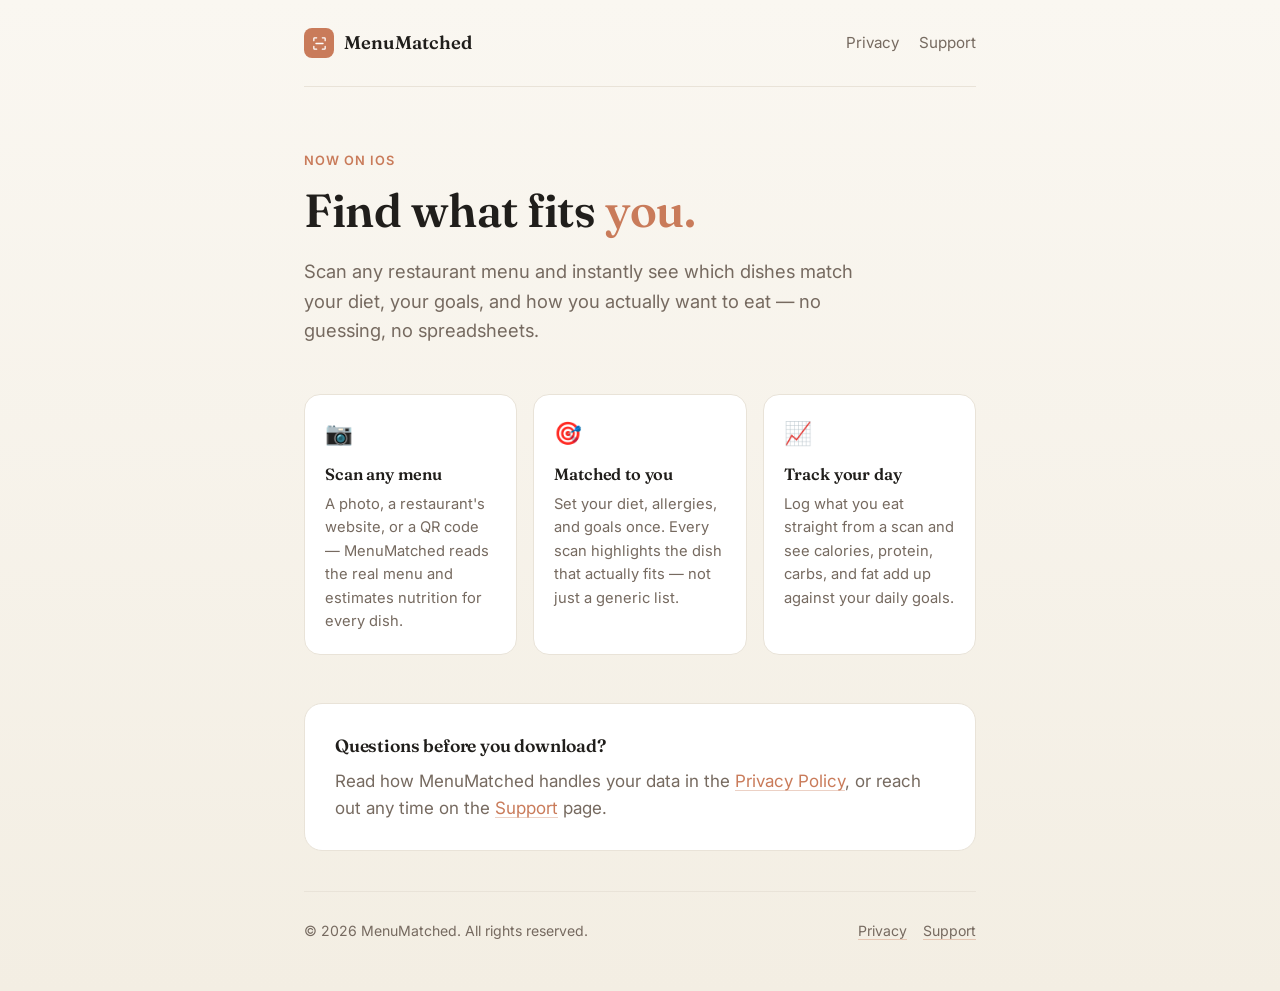
==== index.html @ b5182851 "Initial public site: home, privacy policy, support Home, Privacy Policy, and Support pages for menum" ====
<!doctype html>
<html lang="en">
<head>
<meta charset="utf-8">
<meta name="viewport" content="width=device-width, initial-scale=1">
<title>MenuMatched — Find what fits you</title>
<meta name="description" content="MenuMatched scans any restaurant menu and instantly finds the dishes that fit your diet, preferences, and goals.">
<link rel="preconnect" href="https://fonts.googleapis.com">
<link rel="preconnect" href="https://fonts.gstatic.com" crossorigin>
<link href="https://fonts.googleapis.com/css2?family=Fraunces:wght@500;600&family=Inter:wght@400;500;600&display=swap" rel="stylesheet">
<link rel="stylesheet" href="/styles.css">
</head>
<body>
<div class="wrap">
  <header class="site-header">
    <div style="display:flex; align-items:center; justify-content:space-between; gap:16px; flex-wrap:wrap;">
      <a class="brand" href="/">
        <span class="brand-mark">
          <svg viewBox="0 0 24 24" fill="none" xmlns="http://www.w3.org/2000/svg">
            <path d="M8 4H5a1 1 0 0 0-1 1v3M16 4h3a1 1 0 0 1 1 1v3M8 20H5a1 1 0 0 1-1-1v-3M16 20h3a1 1 0 0 0 1-1v-3M7 12h10" stroke="white" stroke-width="1.8" stroke-linecap="round" stroke-linejoin="round"/>
          </svg>
        </span>
        MenuMatched
      </a>
      <nav class="site-nav">
        <a href="/privacy/">Privacy</a>
        <a href="/support/">Support</a>
      </nav>
    </div>
  </header>

  <main>
    <p class="eyebrow">Now on iOS</p>
    <h1 class="hero">Find what fits <span class="accent">you.</span></h1>
    <p class="lede">Scan any restaurant menu and instantly see which dishes match your diet, your goals, and how you actually want to eat — no guessing, no spreadsheets.</p>

    <ul class="features">
      <li class="feature">
        <span class="icon">📷</span>
        <h3>Scan any menu</h3>
        <p>A photo, a restaurant's website, or a QR code — MenuMatched reads the real menu and estimates nutrition for every dish.</p>
      </li>
      <li class="feature">
        <span class="icon">🎯</span>
        <h3>Matched to you</h3>
        <p>Set your diet, allergies, and goals once. Every scan highlights the dish that actually fits — not just a generic list.</p>
      </li>
      <li class="feature">
        <span class="icon">📈</span>
        <h3>Track your day</h3>
        <p>Log what you eat straight from a scan and see calories, protein, carbs, and fat add up against your daily goals.</p>
      </li>
    </ul>

    <div class="card">
      <h2 style="font-size:1.1rem; margin-bottom:8px;">Questions before you download?</h2>
      <p style="color:var(--muted-foreground); margin:0;">Read how MenuMatched handles your data in the <a href="/privacy/">Privacy Policy</a>, or reach out any time on the <a href="/support/">Support</a> page.</p>
    </div>
  </main>

  <footer class="site-footer">
    <span>© 2026 MenuMatched. All rights reserved.</span>
    <nav>
      <a href="/privacy/">Privacy</a>
      <a href="/support/">Support</a>
    </nav>
  </footer>
</div>
</body>
</html>
---- styles.css ----
/* MenuMatched public site — tokens ported directly from the app's own
   ios/MenuMatched/Design/ColorTokens.swift (light mode values) and type
   choices (Fraunces display / Inter body), so the site and the app read
   as the same product. */

:root {
  --background: #F6F2EA;
  --background-grad-top: #FAF7F1;
  --background-grad-bottom: #F3EEE3;
  --foreground: #201E1B;
  --card: #FFFFFF;
  --border: #E9E3D8;
  --primary: #C97B5A;
  --primary-ink: #FFFFFF;
  --muted-foreground: #766A60;
  --success: #50956D;
}

* {
  box-sizing: border-box;
}

html {
  -webkit-text-size-adjust: 100%;
}

body {
  margin: 0;
  min-height: 100vh;
  background: linear-gradient(180deg, var(--background-grad-top), var(--background-grad-bottom));
  color: var(--foreground);
  font-family: "Inter", -apple-system, BlinkMacSystemFont, "Segoe UI", sans-serif;
  font-size: 17px;
  line-height: 1.6;
  -webkit-font-smoothing: antialiased;
}

h1, h2, h3, .display {
  font-family: "Fraunces", Georgia, serif;
  font-weight: 600;
  letter-spacing: -0.01em;
  text-wrap: balance;
  margin: 0;
}

a {
  color: var(--primary);
  text-decoration-color: rgba(201, 123, 90, 0.35);
  text-underline-offset: 3px;
}

a:hover {
  text-decoration-color: var(--primary);
}

.wrap {
  max-width: 720px;
  margin: 0 auto;
  padding: 0 24px;
}

header.site-header {
  padding: 28px 0;
  border-bottom: 1px solid var(--border);
}

.brand {
  display: flex;
  align-items: center;
  gap: 10px;
  font-family: "Fraunces", Georgia, serif;
  font-weight: 600;
  font-size: 1.15rem;
  color: var(--foreground);
  text-decoration: none;
}

.brand-mark {
  width: 30px;
  height: 30px;
  border-radius: 8px;
  background: var(--primary);
  display: inline-flex;
  align-items: center;
  justify-content: center;
  flex: none;
}

.brand-mark svg {
  width: 17px;
  height: 17px;
}

nav.site-nav {
  display: flex;
  gap: 20px;
  font-size: 0.95rem;
}

nav.site-nav a {
  color: var(--muted-foreground);
  text-decoration: none;
}

nav.site-nav a:hover {
  color: var(--foreground);
}

main {
  padding: 64px 0 40px;
}

.eyebrow {
  font-size: 0.8rem;
  font-weight: 600;
  letter-spacing: 0.08em;
  text-transform: uppercase;
  color: var(--primary);
  margin: 0 0 14px;
}

h1.hero {
  font-size: clamp(2.1rem, 5vw, 2.9rem);
  line-height: 1.12;
}

h1.hero .accent {
  color: var(--primary);
}

.lede {
  font-size: 1.15rem;
  color: var(--muted-foreground);
  margin: 20px 0 0;
  max-width: 46ch;
}

.features {
  display: grid;
  grid-template-columns: repeat(3, 1fr);
  gap: 16px;
  margin: 48px 0;
  padding: 0;
  list-style: none;
}

.feature {
  background: var(--card);
  border: 1px solid var(--border);
  border-radius: 16px;
  padding: 20px;
}

.feature .icon {
  font-size: 1.4rem;
  margin-bottom: 10px;
  display: block;
}

.feature h3 {
  font-size: 1.02rem;
  margin-bottom: 6px;
}

.feature p {
  margin: 0;
  font-size: 0.92rem;
  color: var(--muted-foreground);
}

@media (max-width: 640px) {
  .features {
    grid-template-columns: 1fr;
  }
}

.card {
  background: var(--card);
  border: 1px solid var(--border);
  border-radius: 18px;
  padding: 28px 30px;
  margin-top: 28px;
}

.card + .card {
  margin-top: 16px;
}

.doc h1 {
  font-size: clamp(1.7rem, 4vw, 2.1rem);
}

.doc .updated {
  color: var(--muted-foreground);
  font-size: 0.9rem;
  margin: 10px 0 0;
}

.doc h2 {
  font-size: 1.25rem;
  margin: 40px 0 14px;
  padding-top: 4px;
}

.doc h2:first-of-type {
  margin-top: 32px;
}

.doc p, .doc li {
  font-size: 1rem;
}

.doc ul {
  padding-left: 22px;
}

.doc li + li {
  margin-top: 10px;
}

.doc strong {
  color: var(--foreground);
}

.faq-item + .faq-item {
  margin-top: 26px;
  padding-top: 26px;
  border-top: 1px solid var(--border);
}

.faq-item h3 {
  font-size: 1.05rem;
  margin-bottom: 8px;
}

.faq-item p {
  margin: 0;
  color: var(--muted-foreground);
}

.contact-box {
  display: flex;
  align-items: center;
  gap: 16px;
  flex-wrap: wrap;
}

.contact-box .to {
  font-size: 0.85rem;
  color: var(--muted-foreground);
  margin: 0 0 4px;
}

.contact-box .email {
  font-family: "Fraunces", Georgia, serif;
  font-size: 1.3rem;
}

.button {
  display: inline-flex;
  align-items: center;
  gap: 8px;
  background: var(--primary);
  color: var(--primary-ink) !important;
  font-weight: 600;
  font-size: 0.95rem;
  padding: 12px 22px;
  border-radius: 999px;
  text-decoration: none !important;
  margin-left: auto;
}

@media (max-width: 480px) {
  .contact-box .button {
    margin-left: 0;
  }
}

footer.site-footer {
  border-top: 1px solid var(--border);
  padding: 28px 0 48px;
  color: var(--muted-foreground);
  font-size: 0.88rem;
  display: flex;
  justify-content: space-between;
  gap: 12px;
  flex-wrap: wrap;
}

footer.site-footer a {
  color: var(--muted-foreground);
}

footer.site-footer nav {
  display: flex;
  gap: 16px;
}
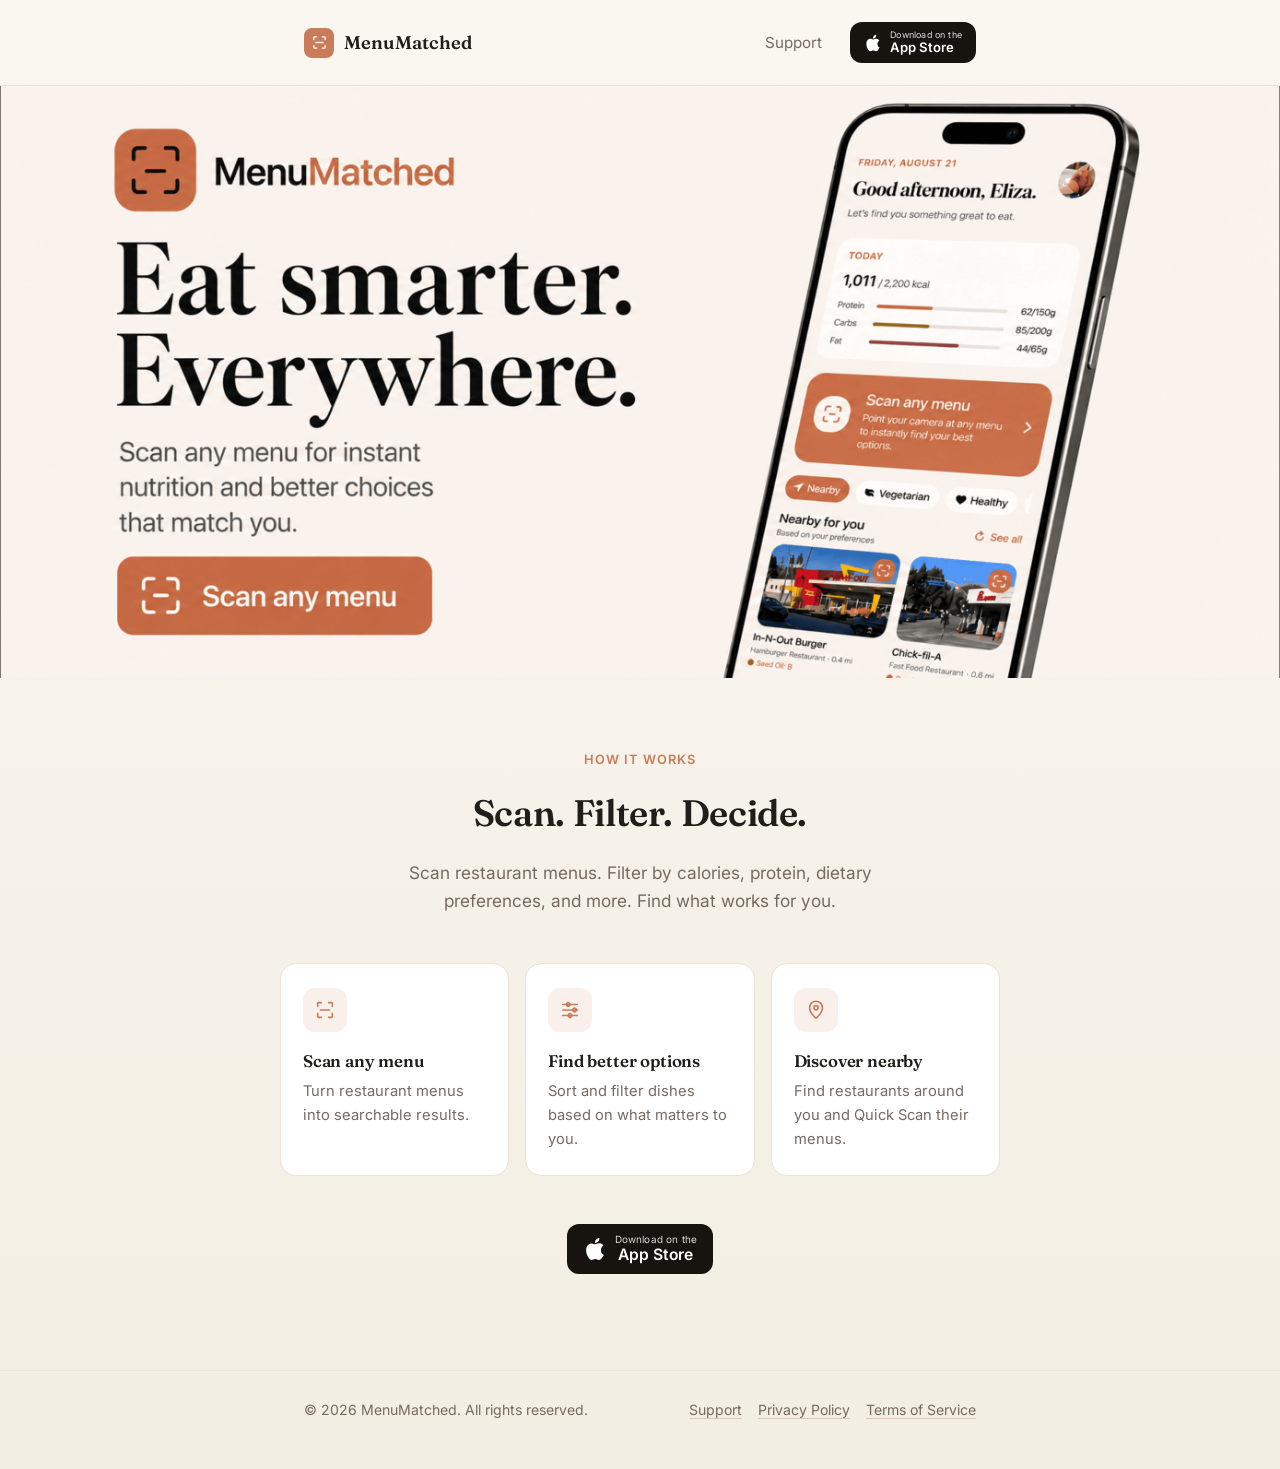
==== commit 722a9785: "Redesign homepage, add Terms of Service page, swap contact email - Homepage: simplified nav (brand, " ====
--- a/index.html
+++ b/index.html
@@ -3,7 +3,7 @@
 <head>
 <meta charset="utf-8">
 <meta name="viewport" content="width=device-width, initial-scale=1">
-<title>MenuMatched — Find what fits you</title>
+<title>MenuMatched — Eat smarter. Everywhere.</title>
 <meta name="description" content="MenuMatched scans any restaurant menu and instantly finds the dishes that fit your diet, preferences, and goals.">
 <link rel="preconnect" href="https://fonts.googleapis.com">
 <link rel="preconnect" href="https://fonts.gstatic.com" crossorigin>
@@ -11,9 +11,8 @@
 <link rel="stylesheet" href="/styles.css">
 </head>
 <body>
-<div class="wrap">
   <header class="site-header">
-    <div style="display:flex; align-items:center; justify-content:space-between; gap:16px; flex-wrap:wrap;">
+    <div class="wrap header-row">
       <a class="brand" href="/">
         <span class="brand-mark">
           <svg viewBox="0 0 24 24" fill="none" xmlns="http://www.w3.org/2000/svg">
@@ -22,49 +21,76 @@
         </span>
         MenuMatched
       </a>
-      <nav class="site-nav">
-        <a href="/privacy/">Privacy</a>
-        <a href="/support/">Support</a>
-      </nav>
+      <div class="header-actions">
+        <nav class="site-nav">
+          <a href="/support/">Support</a>
+        </nav>
+        <a class="store-badge store-badge--small" href="#" aria-label="Download on the App Store">
+          <svg viewBox="0 0 24 24" width="18" height="18" fill="currentColor"><path d="M16.365 1.43c0 1.14-.493 2.27-1.177 3.08-.744.9-1.99 1.57-2.987 1.57-.12 0-.23-.02-.3-.03-.01-.06-.04-.22-.04-.39 0-1.15.572-2.27 1.206-2.98.804-.94 2.142-1.64 3.248-1.68.03.13.05.28.05.43zm4.565 15.71c-.03.07-.463 1.58-1.518 3.12-.945 1.34-1.94 2.71-3.43 2.71-1.517 0-1.9-.88-3.63-.88-1.698 0-2.302.91-3.696.91-1.395 0-2.372-1.25-3.4-2.79-1.202-1.81-2.145-4.66-2.145-7.28 0-4.28 2.79-6.53 5.54-6.53 1.44 0 2.64.94 3.55.94.86 0 2.21-1.02 3.86-1.02.65 0 2.9.06 4.44 2.29-.11.07-2.61 1.53-2.61 4.6 0 3.66 3.16 4.94 3.19 4.95z"/></svg>
+          <span class="store-badge-text">
+            <small>Download on the</small>
+            App Store
+          </span>
+        </a>
+      </div>
     </div>
   </header>
 
   <main>
-    <p class="eyebrow">Now on iOS</p>
-    <h1 class="hero">Find what fits <span class="accent">you.</span></h1>
-    <p class="lede">Scan any restaurant menu and instantly see which dishes match your diet, your goals, and how you actually want to eat — no guessing, no spreadsheets.</p>
+    <section class="hero-image-wrap">
+      <img class="hero-image" src="/images/hero.png" alt="MenuMatched app showing today's nutrition summary and nearby restaurants to scan" width="2778" height="1284">
+    </section>
 
-    <ul class="features">
-      <li class="feature">
-        <span class="icon">📷</span>
-        <h3>Scan any menu</h3>
-        <p>A photo, a restaurant's website, or a QR code — MenuMatched reads the real menu and estimates nutrition for every dish.</p>
-      </li>
-      <li class="feature">
-        <span class="icon">🎯</span>
-        <h3>Matched to you</h3>
-        <p>Set your diet, allergies, and goals once. Every scan highlights the dish that actually fits — not just a generic list.</p>
-      </li>
-      <li class="feature">
-        <span class="icon">📈</span>
-        <h3>Track your day</h3>
-        <p>Log what you eat straight from a scan and see calories, protein, carbs, and fat add up against your daily goals.</p>
-      </li>
-    </ul>
+    <section class="wrap how-it-works" id="how-it-works">
+      <p class="eyebrow center">How it works</p>
+      <h2 class="how-title">Scan. Filter. Decide.</h2>
+      <p class="how-sub">Scan restaurant menus. Filter by calories, protein, dietary preferences, and more. Find what works for you.</p>
 
-    <div class="card">
-      <h2 style="font-size:1.1rem; margin-bottom:8px;">Questions before you download?</h2>
-      <p style="color:var(--muted-foreground); margin:0;">Read how MenuMatched handles your data in the <a href="/privacy/">Privacy Policy</a>, or reach out any time on the <a href="/support/">Support</a> page.</p>
-    </div>
+      <ul class="features">
+        <li class="feature">
+          <span class="feature-icon">
+            <svg viewBox="0 0 24 24" fill="none" xmlns="http://www.w3.org/2000/svg"><path d="M8 4H5a1 1 0 0 0-1 1v3M16 4h3a1 1 0 0 1 1 1v3M8 20H5a1 1 0 0 1-1-1v-3M16 20h3a1 1 0 0 0 1-1v-3M7 12h10" stroke="currentColor" stroke-width="1.8" stroke-linecap="round" stroke-linejoin="round"/></svg>
+          </span>
+          <h3>Scan any menu</h3>
+          <p>Turn restaurant menus into searchable results.</p>
+        </li>
+        <li class="feature">
+          <span class="feature-icon">
+            <svg viewBox="0 0 24 24" fill="none" xmlns="http://www.w3.org/2000/svg"><path d="M4 6h16M8 6v0a2 2 0 1 0 0-.01M4 12h16M15 12v0a2 2 0 1 0 0-.01M4 18h16M10 18v0a2 2 0 1 0 0-.01" stroke="currentColor" stroke-width="1.8" stroke-linecap="round" stroke-linejoin="round"/></svg>
+          </span>
+          <h3>Find better options</h3>
+          <p>Sort and filter dishes based on what matters to you.</p>
+        </li>
+        <li class="feature">
+          <span class="feature-icon">
+            <svg viewBox="0 0 24 24" fill="none" xmlns="http://www.w3.org/2000/svg"><path d="M12 21s7-6.1 7-11.5A7 7 0 0 0 5 9.5C5 14.9 12 21 12 21Z" stroke="currentColor" stroke-width="1.8" stroke-linejoin="round"/><circle cx="12" cy="9.5" r="2.3" stroke="currentColor" stroke-width="1.8"/></svg>
+          </span>
+          <h3>Discover nearby</h3>
+          <p>Find restaurants around you and Quick Scan their menus.</p>
+        </li>
+      </ul>
+
+      <div class="cta-center">
+        <a class="store-badge" href="#" aria-label="Download on the App Store">
+          <svg viewBox="0 0 24 24" width="24" height="24" fill="currentColor"><path d="M16.365 1.43c0 1.14-.493 2.27-1.177 3.08-.744.9-1.99 1.57-2.987 1.57-.12 0-.23-.02-.3-.03-.01-.06-.04-.22-.04-.39 0-1.15.572-2.27 1.206-2.98.804-.94 2.142-1.64 3.248-1.68.03.13.05.28.05.43zm4.565 15.71c-.03.07-.463 1.58-1.518 3.12-.945 1.34-1.94 2.71-3.43 2.71-1.517 0-1.9-.88-3.63-.88-1.698 0-2.302.91-3.696.91-1.395 0-2.372-1.25-3.4-2.79-1.202-1.81-2.145-4.66-2.145-7.28 0-4.28 2.79-6.53 5.54-6.53 1.44 0 2.64.94 3.55.94.86 0 2.21-1.02 3.86-1.02.65 0 2.9.06 4.44 2.29-.11.07-2.61 1.53-2.61 4.6 0 3.66 3.16 4.94 3.19 4.95z"/></svg>
+          <span class="store-badge-text">
+            <small>Download on the</small>
+            App Store
+          </span>
+        </a>
+      </div>
+    </section>
   </main>
 
   <footer class="site-footer">
-    <span>© 2026 MenuMatched. All rights reserved.</span>
-    <nav>
-      <a href="/privacy/">Privacy</a>
-      <a href="/support/">Support</a>
-    </nav>
+    <div class="wrap footer-row">
+      <span>© 2026 MenuMatched. All rights reserved.</span>
+      <nav>
+        <a href="/support/">Support</a>
+        <a href="/privacy/">Privacy Policy</a>
+        <a href="/terms/">Terms of Service</a>
+      </nav>
+    </div>
   </footer>
-</div>
 </body>
 </html>
--- a/styles.css
+++ b/styles.css
@@ -60,8 +60,73 @@
 }
 
 header.site-header {
-  padding: 28px 0;
+  padding: 22px 0;
   border-bottom: 1px solid var(--border);
+}
+
+.header-row {
+  display: flex;
+  align-items: center;
+  justify-content: space-between;
+  gap: 20px;
+}
+
+.header-actions {
+  display: flex;
+  align-items: center;
+  gap: 28px;
+}
+
+@media (max-width: 560px) {
+  .header-actions {
+    gap: 14px;
+  }
+  nav.site-nav {
+    display: none;
+  }
+}
+
+.store-badge {
+  display: inline-flex;
+  align-items: center;
+  gap: 8px;
+  background: #17140F;
+  color: #FFFFFF !important;
+  padding: 10px 16px;
+  border-radius: 12px;
+  text-decoration: none !important;
+  line-height: 1.15;
+}
+
+.store-badge-text {
+  display: flex;
+  flex-direction: column;
+  font-family: "Inter", sans-serif;
+  font-weight: 600;
+  font-size: 0.98rem;
+}
+
+.store-badge-text small {
+  font-weight: 400;
+  font-size: 0.62rem;
+  letter-spacing: 0.02em;
+  opacity: 0.85;
+}
+
+.store-badge--small {
+  padding: 8px 14px;
+}
+
+.store-badge--small .store-badge-text {
+  font-size: 0.82rem;
+}
+
+.store-badge--small .store-badge-text small {
+  font-size: 0.56rem;
+}
+
+.store-badge:hover {
+  background: #000000;
 }
 
 .brand {
@@ -107,7 +172,7 @@
 }
 
 main {
-  padding: 64px 0 40px;
+  padding: 0 0 40px;
 }
 
 .eyebrow {
@@ -119,20 +184,41 @@
   margin: 0 0 14px;
 }
 
-h1.hero {
-  font-size: clamp(2.1rem, 5vw, 2.9rem);
-  line-height: 1.12;
-}
-
-h1.hero .accent {
-  color: var(--primary);
-}
-
-.lede {
-  font-size: 1.15rem;
-  color: var(--muted-foreground);
-  margin: 20px 0 0;
-  max-width: 46ch;
+.eyebrow.center {
+  text-align: center;
+}
+
+/* Hero is the marketing image itself (headline/subhead/CTA are already
+   composed into the artwork) — full-bleed, capped so it never dwarfs the
+   content that follows on a very wide viewport. */
+.hero-image-wrap {
+  width: 100%;
+  background: var(--background);
+  display: flex;
+  justify-content: center;
+}
+
+.hero-image {
+  width: 100%;
+  max-width: 1400px;
+  height: auto;
+  display: block;
+}
+
+.how-it-works {
+  padding: 72px 0 56px;
+  text-align: center;
+}
+
+.how-title {
+  font-size: clamp(1.8rem, 4vw, 2.3rem);
+}
+
+.how-sub {
+  font-size: 1.08rem;
+  color: var(--muted-foreground);
+  max-width: 50ch;
+  margin: 16px auto 0;
 }
 
 .features {
@@ -142,23 +228,35 @@
   margin: 48px 0;
   padding: 0;
   list-style: none;
+  text-align: left;
 }
 
 .feature {
   background: var(--card);
   border: 1px solid var(--border);
   border-radius: 16px;
-  padding: 20px;
-}
-
-.feature .icon {
-  font-size: 1.4rem;
-  margin-bottom: 10px;
-  display: block;
+  padding: 24px 22px;
+}
+
+.feature-icon {
+  width: 44px;
+  height: 44px;
+  border-radius: 12px;
+  background: rgba(201, 123, 90, 0.12);
+  color: var(--primary);
+  display: inline-flex;
+  align-items: center;
+  justify-content: center;
+  margin-bottom: 16px;
+}
+
+.feature-icon svg {
+  width: 22px;
+  height: 22px;
 }
 
 .feature h3 {
-  font-size: 1.02rem;
+  font-size: 1.05rem;
   margin-bottom: 6px;
 }
 
@@ -172,6 +270,12 @@
   .features {
     grid-template-columns: 1fr;
   }
+}
+
+.cta-center {
+  display: flex;
+  justify-content: center;
+  margin-top: 12px;
 }
 
 .card {
@@ -281,6 +385,9 @@
   padding: 28px 0 48px;
   color: var(--muted-foreground);
   font-size: 0.88rem;
+}
+
+.footer-row {
   display: flex;
   justify-content: space-between;
   gap: 12px;
